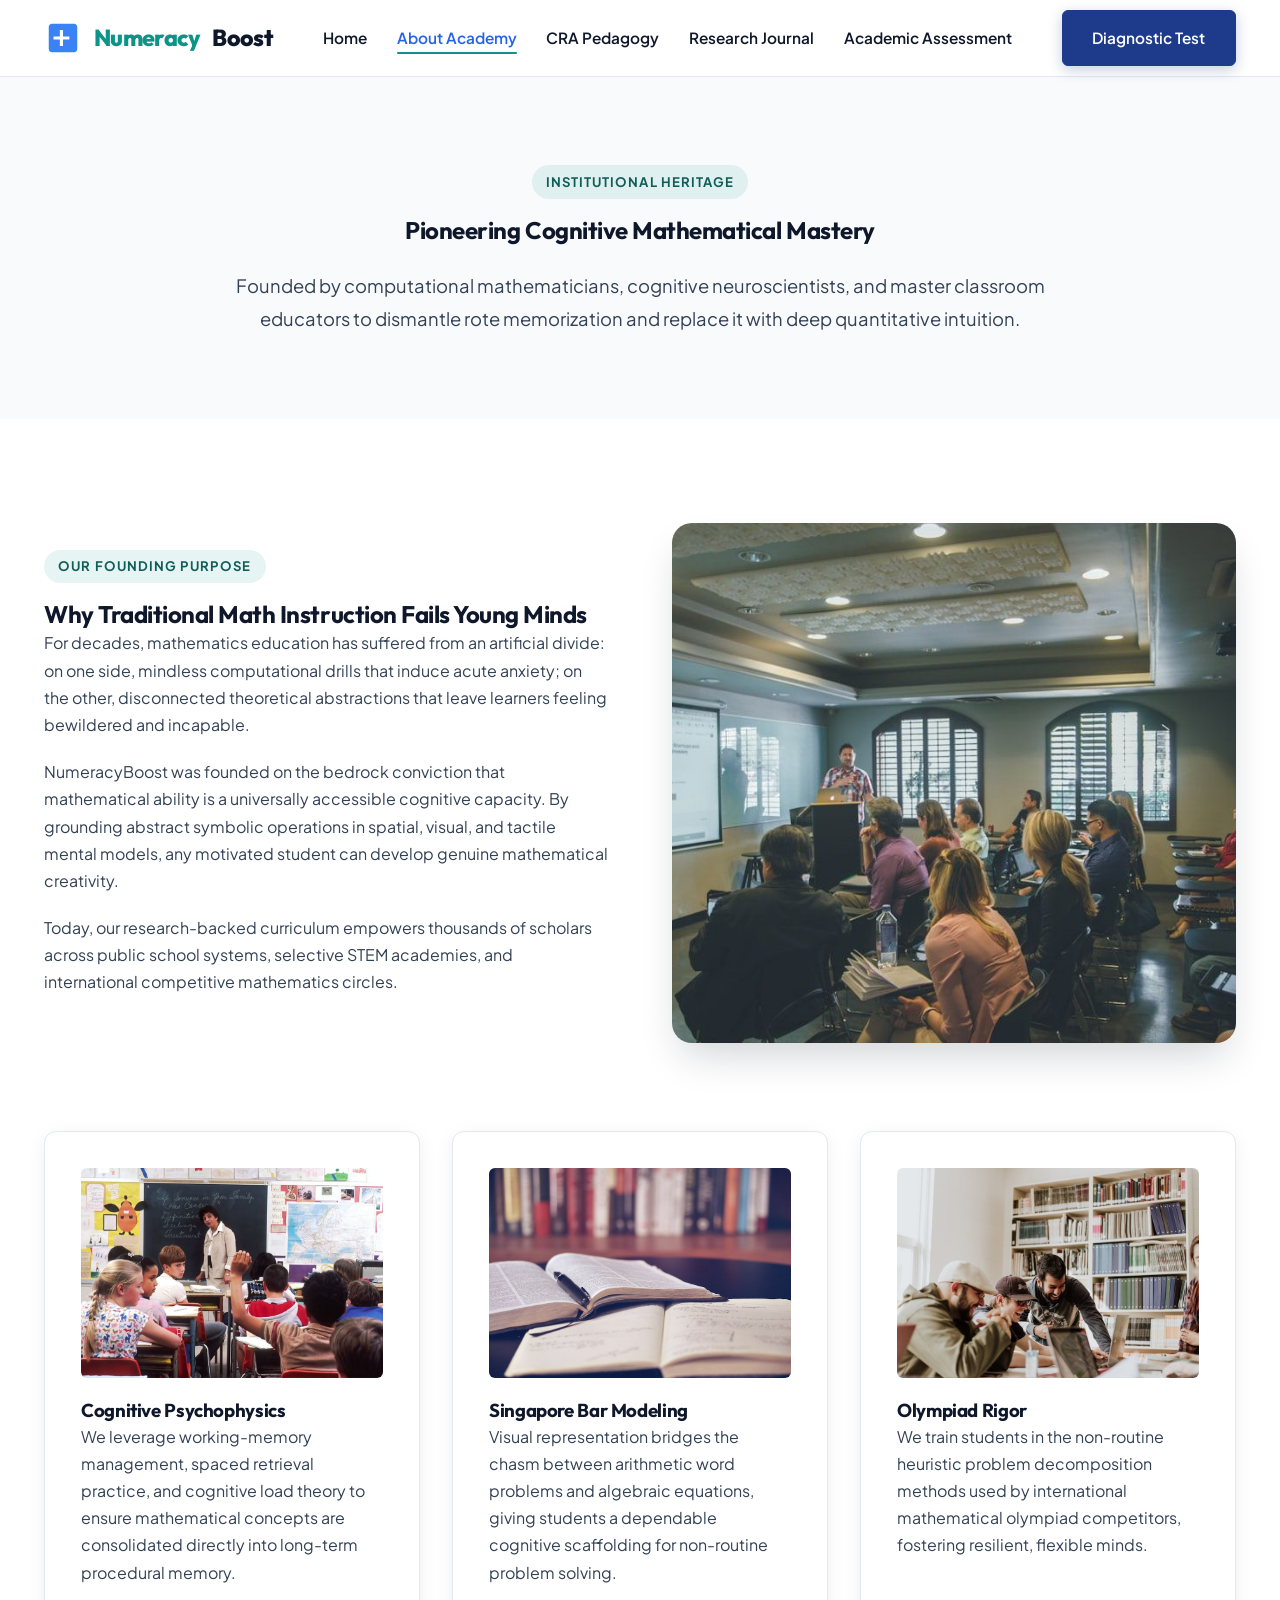
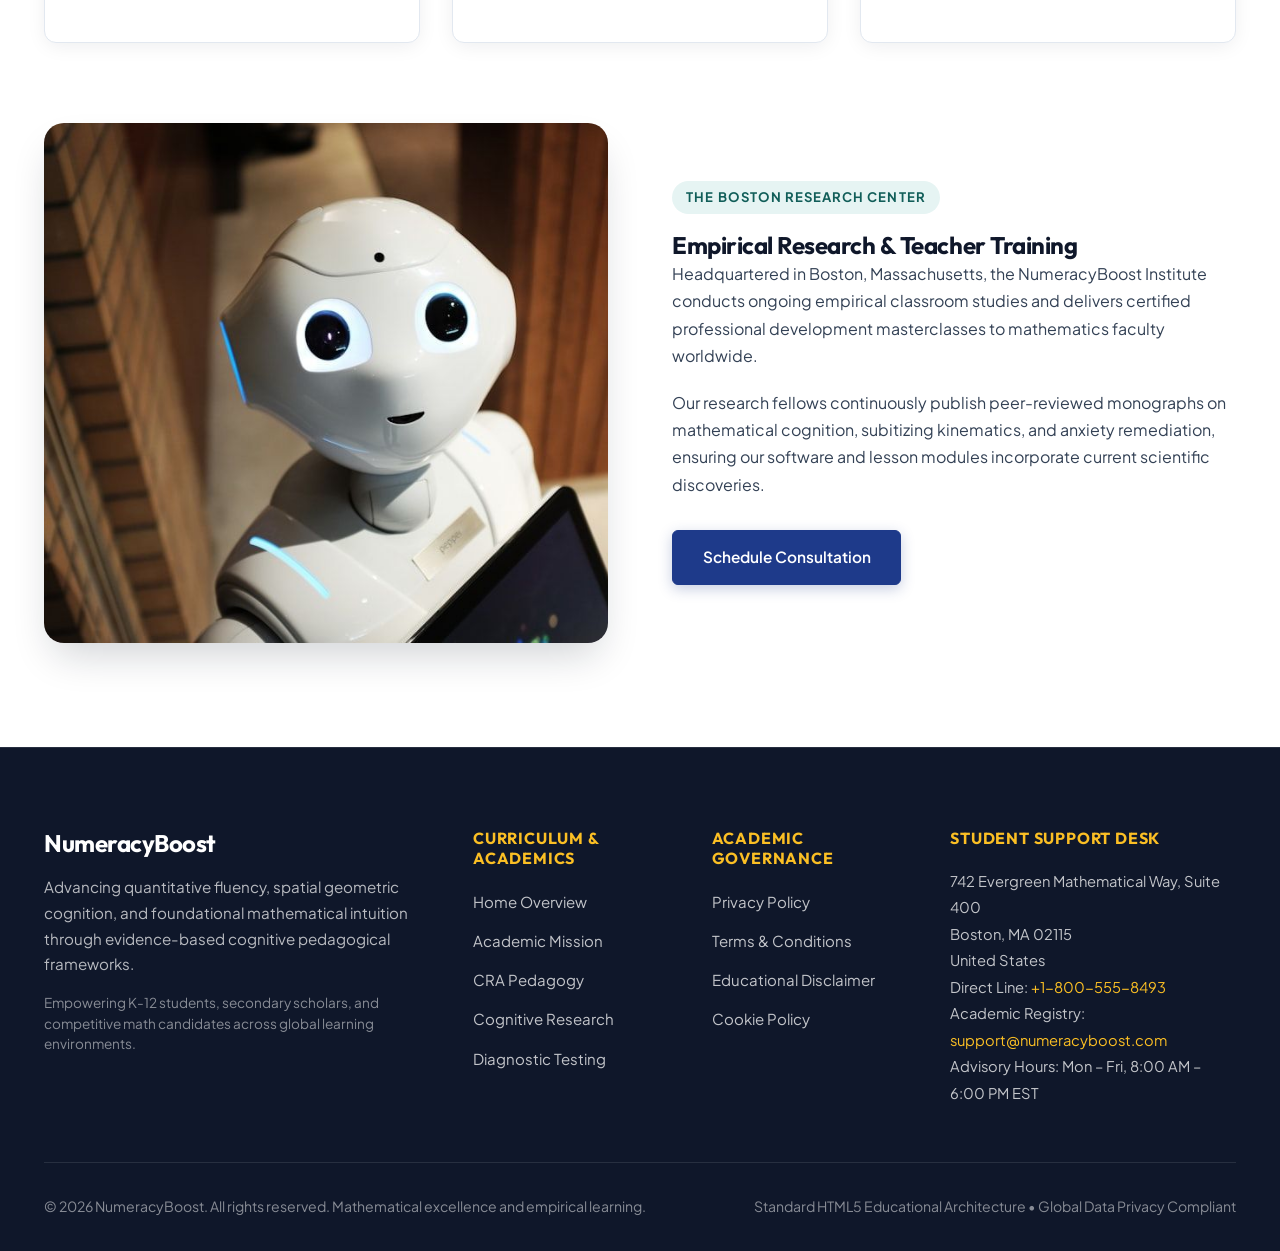
==== about.html @ b66be979 "Add files via upload" ====
<!DOCTYPE html>
<html lang="en">
<head>
  <meta charset="UTF-8">
  <meta name="viewport" content="width=device-width, initial-scale=1.0">
  <title>About Our Academic Mission | NumeracyBoost Academy</title>
  <meta name="description" content="Discover the origins, empirical pedagogical philosophy, and academic faculty behind NumeracyBoost. Advancing cognitive mathematics education worldwide.">
  <link rel="canonical" href="https://numeracyboost.com/about.html">

  <!-- Google tag (gtag.js) -->
  <script async src="https://www.googletagmanager.com/gtag/js?id=G-0LY0HY7L01"></script>
  <script>
    window.dataLayer = window.dataLayer || [];
    function gtag(){dataLayer.push(arguments);}
    gtag('js', new Date());
    gtag('config', 'G-0LY0HY7L01');
  </script>

  <!-- Typography -->
  <link rel="preconnect" href="https://fonts.googleapis.com">
  <link rel="preconnect" href="https://fonts.gstatic.com" crossorigin>
  <link href="https://fonts.googleapis.com/css2?family=Outfit:wght@500;600;700;800&family=Plus+Jakarta+Sans:ital,wght@0,400;0,500;0,600;0,700;1,400&family=JetBrains+Mono:wght@400;500&display=swap" rel="stylesheet">

  <!-- Stylesheet -->
  <link rel="stylesheet" href="assets/css/style.css">
</head>
<body>
  <!-- Header -->
  <header class="site-header">
    <div class="container header-inner">
      <a href="index.html" class="site-logo" aria-label="NumeracyBoost Home">
        <svg class="site-logo-icon" viewBox="0 0 24 24" fill="currentColor">
          <path d="M19 3H5c-1.1 0-2 .9-2 2v14c0 1.1.9 2 2 2h14c1.1 0 2-.9 2-2V5c0-1.1-.9-2-2-2zm-7 14h-2v-4H6v-2h4V7h2v4h4v2h-4v4z"/>
        </svg>
        <span>Numeracy</span>Boost
      </a>

      <nav class="nav-desktop" aria-label="Desktop Navigation">
        <ul class="nav-links-list">
          <li><a href="index.html" class="nav-link ">Home</a></li>
          <li><a href="about.html" class="nav-link active">About Academy</a></li>
          <li><a href="index.html#learning-framework" class="nav-link">CRA Pedagogy</a></li>
          <li><a href="blog.html" class="nav-link ">Research Journal</a></li>
          <li><a href="contact.html" class="nav-link ">Academic Assessment</a></li>
          <li class="nav-item-policy"><a href="privacy-policy.html" class="nav-link">Privacy Policy</a></li>
          <li class="nav-item-policy"><a href="terms-and-conditions.html" class="nav-link">Terms & Conditions</a></li>
          <li class="nav-item-policy"><a href="disclaimer.html" class="nav-link">Disclaimer</a></li>
          <li class="nav-item-policy"><a href="cookie-policy.html" class="nav-link">Cookie Policy</a></li>
        </ul>
      </nav>

      <div class="header-cta-group">
        <a href="contact.html" class="btn btn-primary">Diagnostic Test</a>
        <button class="mobile-toggle-btn" aria-label="Toggle Mobile Menu">
          <svg width="24" height="24" viewBox="0 0 24 24" fill="none" stroke="currentColor" stroke-width="2"><path d="M3 12h18M3 6h18M3 18h18"/></svg>
        </button>
      </div>
    </div>
  </header>

  <!-- Mobile Drawer -->
  <div class="drawer-overlay"></div>
  <div class="mobile-drawer">
    <button class="drawer-close-btn" aria-label="Close Menu">&times;</button>
    <ul class="drawer-links">
      <li><a href="index.html" class="drawer-link">Home</a></li>
      <li><a href="about.html" class="drawer-link">About Academy</a></li>
      <li><a href="index.html#learning-framework" class="drawer-link">CRA Pedagogy</a></li>
      <li><a href="blog.html" class="drawer-link">Research Journal</a></li>
      <li><a href="contact.html" class="drawer-link">Academic Assessment</a></li>
      <li><a href="privacy-policy.html" class="drawer-link">Privacy Policy</a></li>
      <li><a href="terms-and-conditions.html" class="drawer-link">Terms & Conditions</a></li>
      <li><a href="disclaimer.html" class="drawer-link">Disclaimer</a></li>
      <li><a href="cookie-policy.html" class="drawer-link">Cookie Policy</a></li>
    </ul>
  </div>

  <main>
    <section class="section" style="background-color: var(--bg-secondary); padding: 5.5rem 1.5rem 4rem;">
      <div class="container" style="max-width: 860px; text-align: center;">
        <span class="section-tag">Institutional Heritage</span>
        <h1 style="margin-bottom: 1.5rem;">Pioneering Cognitive Mathematical Mastery</h1>
        <p class="section-desc">Founded by computational mathematicians, cognitive neuroscientists, and master classroom educators to dismantle rote memorization and replace it with deep quantitative intuition.</p>
      </div>
    </section>

    <section class="section">
      <div class="container">
        <div class="grid-2" style="align-items: center; gap: 4rem; margin-bottom: 5.5rem;">
          <div>
            <span class="section-tag">Our Founding Purpose</span>
            <h2>Why Traditional Math Instruction Fails Young Minds</h2>
            <p>For decades, mathematics education has suffered from an artificial divide: on one side, mindless computational drills that induce acute anxiety; on the other, disconnected theoretical abstractions that leave learners feeling bewildered and incapable.</p>
            <p>NumeracyBoost was founded on the bedrock conviction that mathematical ability is a universally accessible cognitive capacity. By grounding abstract symbolic operations in spatial, visual, and tactile mental models, any motivated student can develop genuine mathematical creativity.</p>
            <p>Today, our research-backed curriculum empowers thousands of scholars across public school systems, selective STEM academies, and international competitive mathematics circles.</p>
          </div>
          <div class="hero-image-wrapper">
            <img src="assets/images/student_mentor_desk.jpg" alt="Educator mentoring student through complex mathematical reasoning" width="560" height="440" loading="lazy">
          </div>
        </div>

        <div class="grid-3" style="margin-bottom: 5rem;">
          <div class="edu-card">
            <div class="card-media-wrap">
              <img src="assets/images/classroom_collaboration.jpg" alt="Students exploring tactile geometric representations" width="400" height="220" loading="lazy">
            </div>
            <h3>Cognitive Psychophysics</h3>
            <p>We leverage working-memory management, spaced retrieval practice, and cognitive load theory to ensure mathematical concepts are consolidated directly into long-term procedural memory.</p>
          </div>

          <div class="edu-card">
            <div class="card-media-wrap">
              <img src="assets/images/algebra_study_notes.jpg" alt="Systematic problem-solving schematics and algebraic notes" width="400" height="220" loading="lazy">
            </div>
            <h3>Singapore Bar Modeling</h3>
            <p>Visual representation bridges the chasm between arithmetic word problems and algebraic equations, giving students a dependable cognitive scaffolding for non-routine problem solving.</p>
          </div>

          <div class="edu-card">
            <div class="card-media-wrap">
              <img src="assets/images/olympiad_math_competition.jpg" alt="High-level mathematical analysis and proof verification" width="400" height="220" loading="lazy">
            </div>
            <h3>Olympiad Rigor</h3>
            <p>We train students in the non-routine heuristic problem decomposition methods used by international mathematical olympiad competitors, fostering resilient, flexible minds.</p>
          </div>
        </div>

        <div class="grid-2" style="align-items: center; gap: 4rem;">
          <div class="hero-image-wrapper">
            <img src="assets/images/stem_robotics_lab.jpg" alt="Advanced STEM mathematics lab where theory meets empirical computation" width="560" height="440" loading="lazy">
          </div>
          <div>
            <span class="section-tag">The Boston Research Center</span>
            <h2>Empirical Research & Teacher Training</h2>
            <p>Headquartered in Boston, Massachusetts, the NumeracyBoost Institute conducts ongoing empirical classroom studies and delivers certified professional development masterclasses to mathematics faculty worldwide.</p>
            <p>Our research fellows continuously publish peer-reviewed monographs on mathematical cognition, subitizing kinematics, and anxiety remediation, ensuring our software and lesson modules incorporate current scientific discoveries.</p>
            <div style="margin-top: 2rem;">
              <a href="contact.html" class="btn btn-primary">Schedule Consultation</a>
            </div>
          </div>
        </div>
      </div>
    </section>
  </main>
  <!-- Footer -->
  <footer class="site-footer">
    <div class="container">
      <div class="footer-grid">
        <div class="footer-brand">
          <h3>NumeracyBoost</h3>
          <p style="color:rgba(255,255,255,0.7); font-size:0.95rem; line-height:1.7; margin-bottom:1rem;">Advancing quantitative fluency, spatial geometric cognition, and foundational mathematical intuition through evidence-based cognitive pedagogical frameworks.</p>
          <div style="font-size:0.85rem; color:rgba(255,255,255,0.5); line-height:1.5;">Empowering K-12 students, secondary scholars, and competitive math candidates across global learning environments.</div>
        </div>

        <div class="footer-col">
          <h4>Curriculum & Academics</h4>
          <ul class="footer-links">
            <li><a href="index.html">Home Overview</a></li>
            <li><a href="about.html">Academic Mission</a></li>
            <li><a href="index.html#learning-framework">CRA Pedagogy</a></li>
            <li><a href="blog.html">Cognitive Research</a></li>
            <li><a href="contact.html">Diagnostic Testing</a></li>
          </ul>
        </div>

        <div class="footer-col">
          <h4>Academic Governance</h4>
          <ul class="footer-links">
            <li><a href="privacy-policy.html">Privacy Policy</a></li>
            <li><a href="terms-and-conditions.html">Terms & Conditions</a></li>
            <li><a href="disclaimer.html">Educational Disclaimer</a></li>
            <li><a href="cookie-policy.html">Cookie Policy</a></li>
          </ul>
        </div>

        <div class="footer-col">
          <h4>Student Support Desk</h4>
          <div class="footer-contact-info">
            <div>742 Evergreen Mathematical Way, Suite 400<br>Boston, MA 02115<br>United States</div>
            <div>Direct Line: <a href="tel:+18005558493" style="color:var(--accent-light);">+1-800-555-8493</a></div>
            <div>Academic Registry: <a href="mailto:support@numeracyboost.com" style="color:var(--accent-light);">support@numeracyboost.com</a></div>
            <div>Advisory Hours: Mon &ndash; Fri, 8:00 AM &ndash; 6:00 PM EST</div>
          </div>
        </div>
      </div>

      <div class="footer-bottom">
        <div>&copy; 2026 NumeracyBoost. All rights reserved. Mathematical excellence and empirical learning.</div>
        <div>Standard HTML5 Educational Architecture &bull; Global Data Privacy Compliant</div>
      </div>
    </div>
  </footer>
  <script src="assets/js/main.js"></script>

</body>
</html>
---- assets/css/style.css ----
/* ==========================================================================
   NUMERACYBOOST - PREMIUM EDUCATIONAL & MATHEMATICAL DESIGN SYSTEM
   ========================================================================== */

:root {
  --primary: #1E3A8A;
  --primary-dark: #0F172A;
  --primary-light: #3B82F6;
  --secondary: #0D9488;
  --secondary-dark: #115E59;
  --secondary-light: #14B8A6;
  --accent: #F59E0B;
  --accent-light: #FBBF24;
  --accent-dark: #D97706;
  --bg-primary: #FFFFFF;
  --bg-secondary: #F8FAFC;
  --bg-card: #FFFFFF;
  --bg-card-hover: #F1F5F9;
  --text-primary: #0F172A;
  --text-secondary: #334155;
  --text-muted: #64748B;
  --text-light: #FFFFFF;
  --border-color: #E2E8F0;
  --border-hover: #CBD5E1;
  --card-shadow: 0 4px 20px -2px rgba(15, 23, 42, 0.08);
  --card-shadow-hover: 0 12px 28px -4px rgba(15, 23, 42, 0.14);
  --nav-link-hover: #2563EB;
  --radius-sm: 6px;
  --radius-md: 12px;
  --radius-lg: 20px;
  --transition-smooth: 0.3s cubic-bezier(0.16, 1, 0.3, 1);
  --transition-fast: 0.15s ease;
  --font-heading: 'Outfit', -apple-system, BlinkMacSystemFont, 'Segoe UI', Roboto, sans-serif;
  --font-body: 'Plus Jakarta Sans', -apple-system, BlinkMacSystemFont, 'Segoe UI', Roboto, sans-serif;
  --font-mono: 'JetBrains Mono', 'Fira Code', Consolas, monospace;
}

/* Reset & Base */
*, *::before, *::after {
  box-sizing: border-box;
  margin: 0;
  padding: 0;
}

html {
  font-size: 16px;
  scroll-behavior: smooth;
  text-rendering: optimizeLegibility;
  -webkit-font-smoothing: antialiased;
}

body {
  font-family: var(--font-body);
  color: var(--text-primary);
  background-color: var(--bg-primary);
  line-height: 1.7;
  overflow-x: hidden;
}

h1, h2, h3, h4, h5, h6 {
  font-family: var(--font-heading);
  color: var(--primary-dark);
  line-height: 1.25;
  font-weight: 700;
  letter-spacing: -0.02em;
}

p {
  margin-bottom: 1.25rem;
  color: var(--text-secondary);
}

a {
  color: var(--primary-light);
  text-decoration: none;
  transition: color var(--transition-fast);
}

a:hover {
  color: var(--nav-link-hover);
}

img {
  max-width: 100%;
  height: auto;
  display: block;
}

/* Container */
.container {
  width: 100%;
  max-width: 1240px;
  margin-left: auto;
  margin-right: auto;
  padding-left: 1.5rem;
  padding-right: 1.5rem;
}

/* Header & Navigation */
.site-header {
  position: sticky;
  top: 0;
  z-index: 1000;
  background-color: rgba(255, 255, 255, 0.95);
  backdrop-filter: blur(12px);
  -webkit-backdrop-filter: blur(12px);
  border-bottom: 1px solid var(--border-color);
  transition: all var(--transition-fast);
}

.header-inner {
  display: flex;
  align-items: center;
  justify-content: space-between;
  height: 76px;
}

.site-logo {
  display: flex;
  align-items: center;
  gap: 0.75rem;
  font-family: var(--font-heading);
  font-size: 1.45rem;
  font-weight: 800;
  color: var(--primary-dark);
  letter-spacing: -0.03em;
  text-decoration: none;
}

.site-logo-icon {
  width: 38px;
  height: 38px;
  fill: var(--primary-light);
}

.site-logo span {
  color: var(--secondary);
}

.nav-desktop {
  display: flex;
  align-items: center;
  gap: 2rem;
}

.nav-links-list {
  display: flex;
  align-items: center;
  gap: 1.85rem;
  list-style: none;
}

.nav-link {
  font-size: 0.96rem;
  font-weight: 600;
  color: var(--text-primary);
  transition: color var(--transition-fast);
  position: relative;
  padding: 0.4rem 0;
}

.nav-link:hover, .nav-link.active {
  color: var(--nav-link-hover);
}

.nav-link.active::after {
  content: '';
  position: absolute;
  bottom: 0;
  left: 0;
  right: 0;
  height: 2px;
  background-color: var(--secondary);
  border-radius: 2px;
}

/* Policy links strictly hidden on desktop */
@media (min-width: 1141px) {
  .nav-item-policy {
    display: none !important;
  }
}

.header-cta-group {
  display: flex;
  align-items: center;
  gap: 1.25rem;
}

/* Button System */
.btn {
  display: inline-flex;
  align-items: center;
  justify-content: center;
  gap: 0.5rem;
  padding: 0.85rem 1.85rem;
  font-size: 0.96rem;
  font-weight: 600;
  border-radius: var(--radius-sm);
  text-decoration: none;
  transition: all var(--transition-smooth);
  cursor: pointer;
  border: 1px solid transparent;
  font-family: var(--font-body);
}

.btn-primary {
  background-color: var(--primary);
  color: var(--text-light);
  border-color: var(--primary);
  box-shadow: 0 4px 14px rgba(30, 58, 138, 0.25);
}

.btn-primary:hover {
  background-color: var(--primary-dark);
  color: var(--text-light);
  transform: translateY(-2px);
  box-shadow: 0 6px 20px rgba(30, 58, 138, 0.35);
}

.btn-secondary {
  background-color: transparent;
  color: var(--primary-dark);
  border-color: var(--border-color);
}

.btn-secondary:hover {
  background-color: var(--bg-secondary);
  border-color: var(--primary-light);
  color: var(--primary);
  transform: translateY(-2px);
}

.btn-accent {
  background-color: var(--secondary);
  color: var(--text-light);
  border-color: var(--secondary);
}

.btn-accent:hover {
  background-color: var(--secondary-dark);
  color: var(--text-light);
  transform: translateY(-2px);
}

/* Mobile Toggle */
.mobile-toggle-btn {
  display: none;
  background: none;
  border: none;
  cursor: pointer;
  padding: 0.5rem;
  color: var(--text-primary);
}

@media (max-width: 1140px) {
  .nav-desktop {
    display: none;
  }
  .mobile-toggle-btn {
    display: block;
  }
}

.mobile-drawer {
  position: fixed;
  top: 0;
  right: -100%;
  width: 100%;
  max-width: 360px;
  height: 100vh;
  background-color: var(--bg-primary);
  box-shadow: -4px 0 24px rgba(0, 0, 0, 0.15);
  z-index: 1050;
  transition: right var(--transition-smooth);
  padding: 2.5rem 2rem;
  display: flex;
  flex-direction: column;
  overflow-y: auto;
}

.mobile-drawer.open {
  right: 0;
}

.drawer-overlay {
  position: fixed;
  inset: 0;
  background: rgba(15, 23, 42, 0.4);
  backdrop-filter: blur(4px);
  z-index: 1040;
  opacity: 0;
  pointer-events: none;
  transition: opacity var(--transition-smooth);
}

.drawer-overlay.active {
  opacity: 1;
  pointer-events: auto;
}

.drawer-close-btn {
  align-self: flex-end;
  background: none;
  border: none;
  font-size: 1.5rem;
  cursor: pointer;
  color: var(--text-secondary);
  margin-bottom: 2rem;
}

.drawer-links {
  list-style: none;
  display: flex;
  flex-direction: column;
  gap: 1.25rem;
}

.drawer-link {
  font-size: 1.1rem;
  font-weight: 600;
  color: var(--text-primary);
}

/* Section Common */
.section {
  padding: 6.5rem 0;
}

.section-tag {
  display: inline-block;
  padding: 0.35rem 0.9rem;
  background-color: rgba(13, 148, 136, 0.1);
  color: var(--secondary-dark);
  font-weight: 700;
  font-size: 0.82rem;
  text-transform: uppercase;
  letter-spacing: 0.08em;
  border-radius: 50px;
  margin-bottom: 1rem;
}

.section-title-wrap {
  text-align: center;
  max-width: 780px;
  margin: 0 auto 4rem auto;
}

.section-title-wrap h2 {
  font-size: clamp(2rem, 3.5vw, 2.8rem);
  margin-bottom: 1rem;
}

.section-desc {
  font-size: 1.15rem;
  color: var(--text-secondary);
  line-height: 1.8;
}

/* Hero Section */
.hero-section {
  padding: 5.5rem 0 6.5rem;
  background: linear-gradient(135deg, #FFFFFF 0%, #F1F5F9 50%, #E2E8F0 100%);
  position: relative;
  overflow: hidden;
}

.hero-grid {
  display: grid;
  grid-template-columns: 1.1fr 0.9fr;
  gap: 4rem;
  align-items: center;
}

.hero-content h1 {
  font-size: clamp(2.5rem, 4.5vw, 3.8rem);
  line-height: 1.15;
  margin-bottom: 1.5rem;
  color: var(--primary-dark);
}

.hero-lead {
  font-size: 1.2rem;
  color: var(--text-secondary);
  margin-bottom: 2.25rem;
  line-height: 1.8;
}

.hero-cta-group {
  display: flex;
  gap: 1.25rem;
  flex-wrap: wrap;
  margin-bottom: 3rem;
}

.hero-stats {
  display: grid;
  grid-template-columns: repeat(3, 1fr);
  gap: 2rem;
  padding-top: 2rem;
  border-top: 1px solid var(--border-color);
}

.hero-stat-number {
  font-size: 2.2rem;
  font-weight: 800;
  color: var(--primary);
  font-family: var(--font-heading);
}

.hero-stat-label {
  font-size: 0.88rem;
  color: var(--text-muted);
  font-weight: 600;
}

.hero-image-wrapper {
  position: relative;
  border-radius: var(--radius-lg);
  overflow: hidden;
  box-shadow: 0 20px 40px -10px rgba(15, 23, 42, 0.2);
}

.hero-image-wrapper img {
  width: 100%;
  height: 520px;
  object-fit: cover;
}

.hero-floating-badge {
  position: absolute;
  bottom: 1.5rem;
  left: 1.5rem;
  right: 1.5rem;
  background: rgba(255, 255, 255, 0.95);
  backdrop-filter: blur(10px);
  padding: 1.25rem 1.5rem;
  border-radius: var(--radius-md);
  border: 1px solid var(--border-color);
  box-shadow: var(--card-shadow);
}

/* Grids */
.grid-2 {
  display: grid;
  grid-template-columns: repeat(2, 1fr);
  gap: 2.5rem;
}

.grid-3 {
  display: grid;
  grid-template-columns: repeat(3, 1fr);
  gap: 2rem;
}

.grid-4 {
  display: grid;
  grid-template-columns: repeat(4, 1fr);
  gap: 1.75rem;
}

/* Cards & Media */
.edu-card {
  background-color: var(--bg-card);
  border: 1px solid var(--border-color);
  border-radius: var(--radius-md);
  padding: 2.25rem;
  box-shadow: var(--card-shadow);
  transition: all var(--transition-smooth);
}

.edu-card:hover {
  transform: translateY(-5px);
  box-shadow: var(--card-shadow-hover);
  border-color: var(--primary-light);
}

.card-media-wrap {
  width: 100%;
  height: 210px;
  border-radius: var(--radius-sm);
  overflow: hidden;
  margin-bottom: 1.35rem;
  background-color: var(--bg-secondary);
}

.card-media-wrap img {
  width: 100%;
  height: 100%;
  object-fit: cover;
  transition: transform 0.5s ease;
}

.edu-card:hover .card-media-wrap img {
  transform: scale(1.05);
}

.edu-icon {
  width: 52px;
  height: 52px;
  border-radius: 12px;
  background: rgba(30, 58, 138, 0.08);
  display: flex;
  align-items: center;
  justify-content: center;
  margin-bottom: 1.25rem;
  color: var(--primary);
  font-size: 1.5rem;
}

/* Tables */
.edu-table-wrapper {
  overflow-x: auto;
  margin: 2.5rem 0;
  border-radius: var(--radius-md);
  border: 1px solid var(--border-color);
  box-shadow: var(--card-shadow);
}

.edu-table {
  width: 100%;
  border-collapse: collapse;
  text-align: left;
  background: var(--bg-card);
}

.edu-table th {
  background-color: var(--primary-dark);
  color: var(--text-light);
  padding: 1.25rem 1.5rem;
  font-weight: 600;
  font-size: 0.95rem;
}

.edu-table td {
  padding: 1.15rem 1.5rem;
  border-bottom: 1px solid var(--border-color);
  color: var(--text-secondary);
  font-size: 0.92rem;
}

.edu-table tr:nth-child(even) {
  background-color: var(--bg-secondary);
}

.edu-table tr:hover {
  background-color: var(--bg-card-hover);
}

/* Blog & Article */
.blog-header {
  padding: 5rem 0 3rem;
  background-color: var(--bg-secondary);
  border-bottom: 1px solid var(--border-color);
  text-align: center;
}

.blog-meta-bar {
  display: flex;
  align-items: center;
  justify-content: center;
  gap: 1rem;
  font-size: 0.9rem;
  color: var(--text-muted);
  margin-top: 1rem;
  flex-wrap: wrap;
}

.blog-hero-image {
  margin: 3rem auto;
  max-width: 1040px;
  border-radius: var(--radius-lg);
  overflow: hidden;
  box-shadow: var(--card-shadow);
}

.blog-hero-image img {
  width: 100%;
  height: 480px;
  object-fit: cover;
}

.article-body {
  max-width: 860px;
  margin: 0 auto 5rem;
  font-size: 1.12rem;
  line-height: 1.9;
  color: var(--text-secondary);
}

.article-body h2 {
  font-size: 1.85rem;
  margin: 3rem 0 1.25rem;
  color: var(--primary-dark);
}

.article-body h3 {
  font-size: 1.4rem;
  margin: 2rem 0 1rem;
  color: var(--primary);
}

.article-body p {
  margin-bottom: 1.6rem;
}

.article-body ul, .article-body ol {
  margin: 1.5rem 0 2rem 1.75rem;
}

.article-body li {
  margin-bottom: 0.75rem;
}

.article-callout {
  border-left: 4px solid var(--secondary);
  background: rgba(13, 148, 136, 0.05);
  padding: 1.5rem 1.75rem;
  margin: 2.5rem 0;
  border-radius: 0 var(--radius-sm) var(--radius-sm) 0;
  font-style: italic;
  font-size: 1.15rem;
}

/* Inline Figures */
.blog-inline-figure {
  margin: 2.75rem 0;
  border-radius: var(--radius-md);
  overflow: hidden;
  background-color: var(--bg-card);
  border: 1px solid var(--border-color);
  box-shadow: var(--card-shadow);
}

.blog-inline-img {
  width: 100%;
  max-height: 460px;
  object-fit: cover;
  display: block;
}

.blog-inline-caption {
  padding: 0.85rem 1.25rem;
  font-size: 0.88rem;
  color: var(--text-muted);
  font-style: italic;
  background-color: var(--bg-secondary);
  border-top: 1px solid var(--border-color);
}

/* Policy Pages */
.policy-hero {
  padding: 4.5rem 0 3rem;
  background-color: var(--bg-secondary);
  border-bottom: 1px solid var(--border-color);
  text-align: center;
}

.policy-container {
  max-width: 900px;
  margin: 4rem auto;
  padding: 3rem;
  background: var(--bg-card);
  border: 1px solid var(--border-color);
  border-radius: var(--radius-md);
  box-shadow: var(--card-shadow);
}

.policy-container h2 {
  font-size: 1.55rem;
  margin: 2.5rem 0 1rem;
  color: var(--primary-dark);
}

.policy-container p {
  margin-bottom: 1.6rem;
  line-height: 1.85;
}

/* Compliance Card */
.compliance-card {
  margin-top: 3.5rem;
  padding: 2rem;
  background: var(--bg-secondary);
  border-left: 4px solid var(--primary);
  border-radius: var(--radius-sm);
}

.compliance-card h3 {
  font-size: 1.25rem;
  margin-bottom: 0.5rem;
}

/* FAQ Accordion */
.faq-item {
  border-bottom: 1px solid var(--border-color);
  padding: 1.5rem 0;
}

.faq-question {
  display: flex;
  justify-content: space-between;
  align-items: center;
  cursor: pointer;
  font-family: var(--font-heading);
  font-size: 1.15rem;
  font-weight: 700;
  color: var(--primary-dark);
}

.faq-answer {
  display: none;
  padding-top: 1rem;
  color: var(--text-secondary);
  line-height: 1.8;
}

.faq-item.active .faq-answer {
  display: block;
}

/* Footer */
.site-footer {
  background-color: var(--primary-dark);
  color: var(--text-light);
  padding: 5rem 0 2rem;
  border-top: 1px solid rgba(255, 255, 255, 0.1);
}

.footer-grid {
  display: grid;
  grid-template-columns: 2fr 1fr 1fr 1.5fr;
  gap: 3rem;
  margin-bottom: 3.5rem;
}

.footer-brand h3 {
  color: var(--text-light);
  font-size: 1.5rem;
  margin-bottom: 1rem;
}

.footer-col h4 {
  color: var(--accent-light);
  font-size: 1rem;
  text-transform: uppercase;
  letter-spacing: 0.05em;
  margin-bottom: 1.25rem;
}

.footer-links {
  list-style: none;
  display: flex;
  flex-direction: column;
  gap: 0.75rem;
}

.footer-links a {
  color: rgba(255, 255, 255, 0.75);
  transition: color var(--transition-fast);
  font-size: 0.94rem;
}

.footer-links a:hover {
  color: var(--accent);
}

.footer-contact-info {
  color: rgba(255, 255, 255, 0.75);
  font-size: 0.92rem;
  line-height: 1.8;
}

.footer-bottom {
  padding-top: 2rem;
  border-top: 1px solid rgba(255, 255, 255, 0.1);
  display: flex;
  justify-content: space-between;
  align-items: center;
  color: rgba(255, 255, 255, 0.5);
  font-size: 0.88rem;
  flex-wrap: wrap;
  gap: 1rem;
}

/* Form Styles */
.form-group {
  margin-bottom: 1.5rem;
}

.form-label {
  display: block;
  font-weight: 600;
  margin-bottom: 0.5rem;
  font-size: 0.92rem;
  color: var(--text-primary);
}

.form-input, .form-select, .form-textarea {
  width: 100%;
  padding: 0.85rem 1.15rem;
  border: 1px solid var(--border-color);
  border-radius: var(--radius-sm);
  background-color: var(--bg-primary);
  font-family: var(--font-body);
  font-size: 0.96rem;
  color: var(--text-primary);
  transition: border-color var(--transition-fast);
}

.form-input:focus, .form-select:focus, .form-textarea:focus {
  outline: none;
  border-color: var(--primary-light);
  box-shadow: 0 0 0 3px rgba(59, 130, 246, 0.15);
}

.form-alert {
  padding: 1rem;
  border-radius: var(--radius-sm);
  margin-bottom: 1.5rem;
  display: none;
}

.form-alert-success {
  background-color: #E8F5E9;
  color: #2E7D32;
  border: 1px solid #C8E6C9;
}

/* Responsive Breakpoints */
@media (max-width: 992px) {
  .hero-grid {
    grid-template-columns: 1fr;
    gap: 3rem;
  }
  .footer-grid {
    grid-template-columns: repeat(2, 1fr);
  }
  .grid-3, .grid-4 {
    grid-template-columns: repeat(2, 1fr);
  }
}

@media (max-width: 640px) {
  .grid-2, .grid-3, .grid-4, .footer-grid {
    grid-template-columns: 1fr;
  }
  .hero-stats {
    grid-template-columns: 1fr;
    gap: 1rem;
  }
  .policy-container {
    padding: 2rem 1.5rem;
  }
}
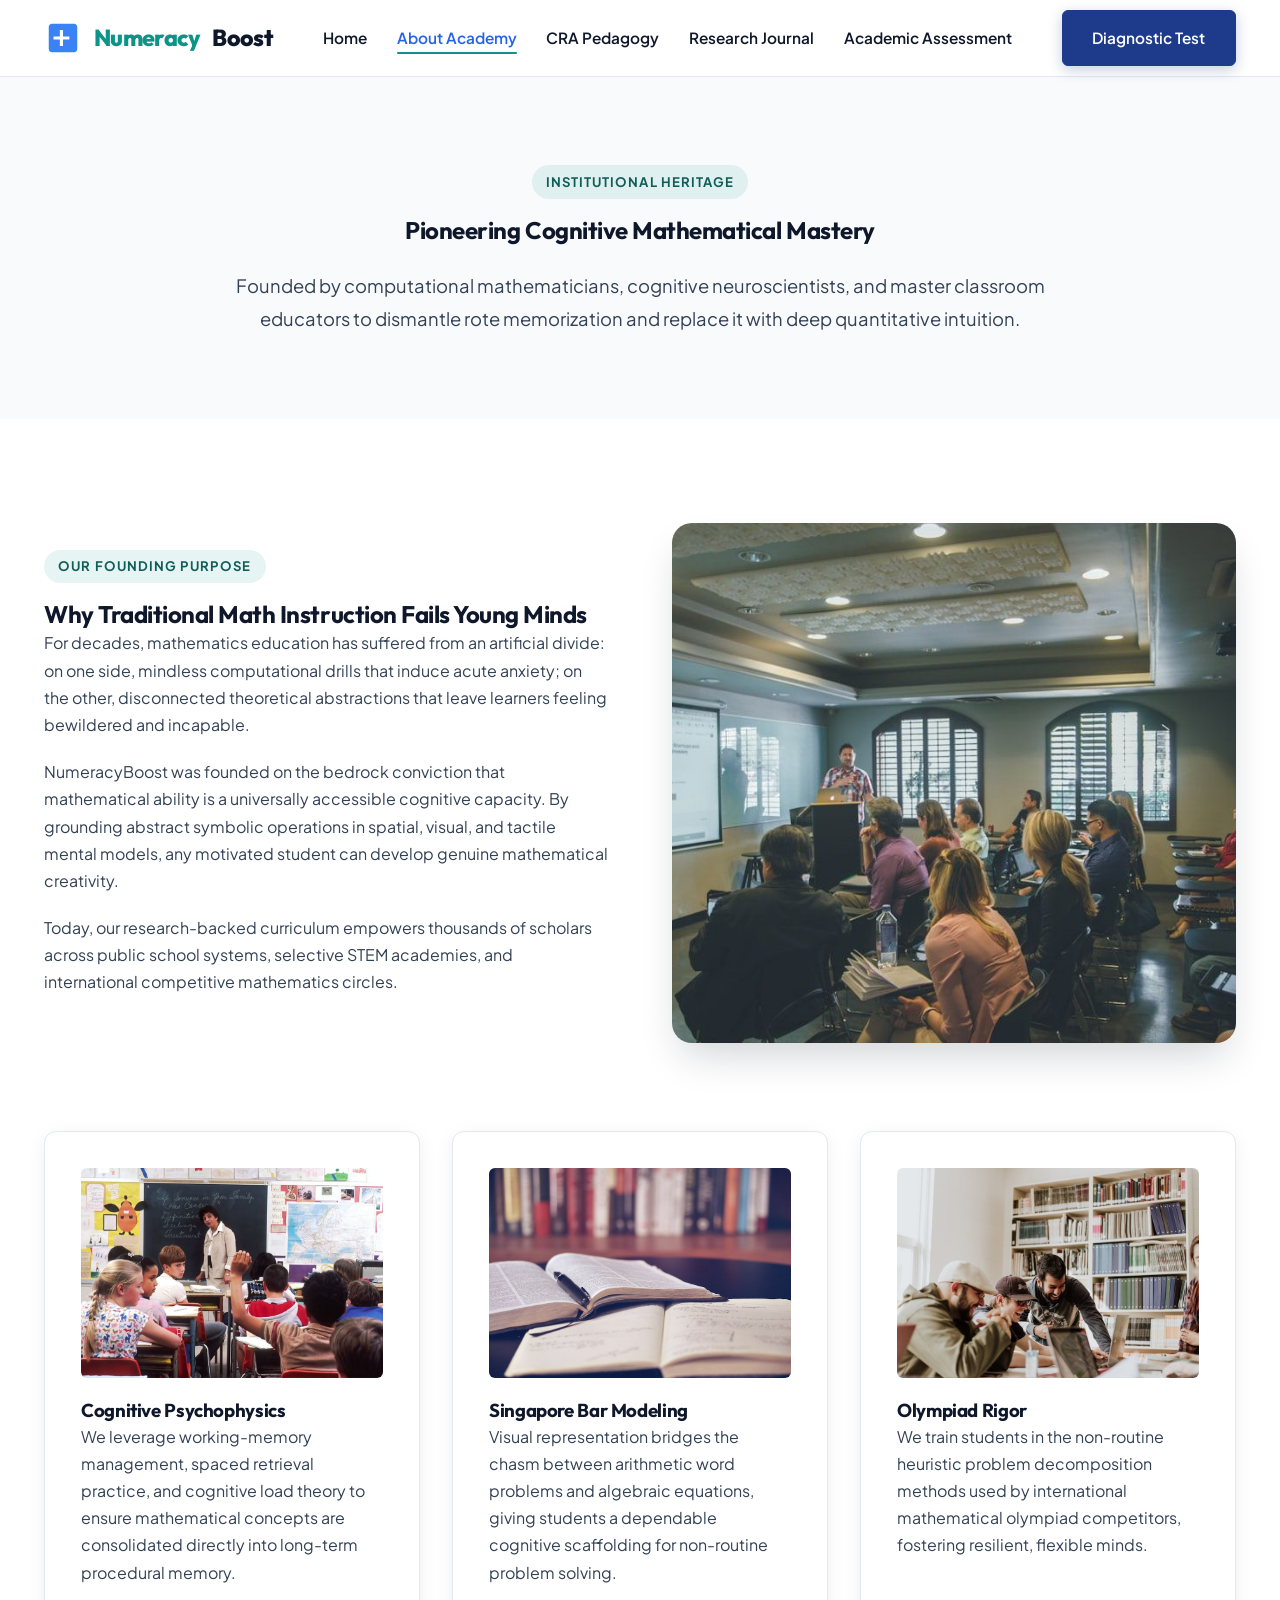
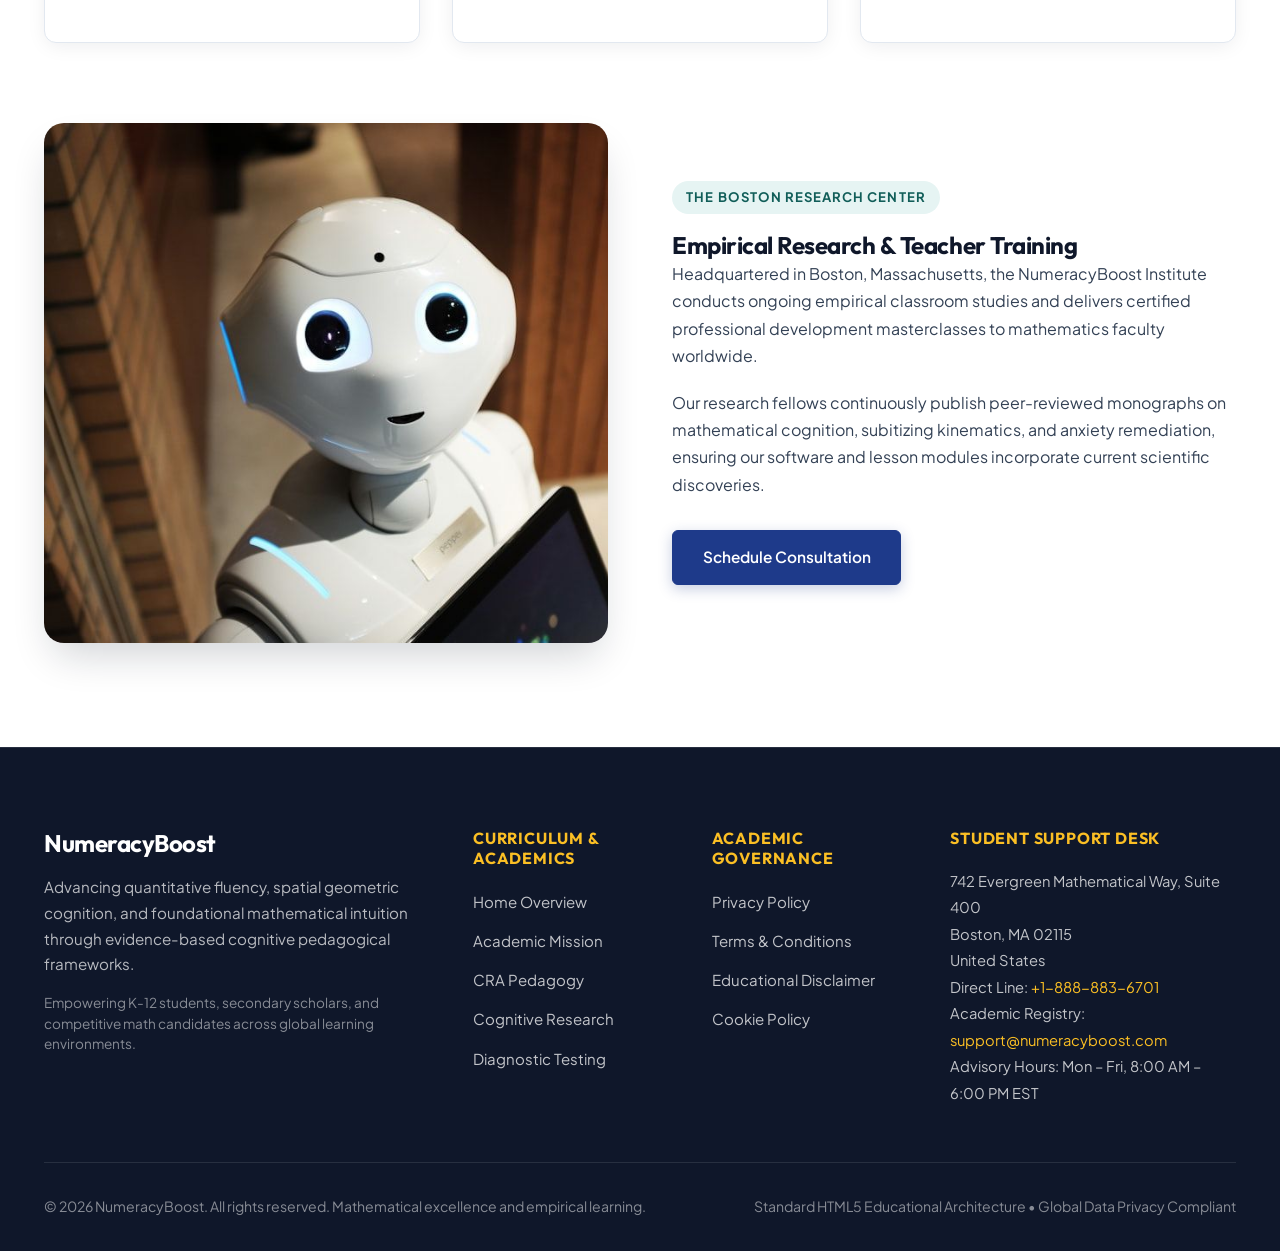
==== commit 8fbf229b: "setphone +1-888-883-6701" ====
--- a/about.html
+++ b/about.html
@@ -177,7 +177,7 @@
           <h4>Student Support Desk</h4>
           <div class="footer-contact-info">
             <div>742 Evergreen Mathematical Way, Suite 400<br>Boston, MA 02115<br>United States</div>
-            <div>Direct Line: <a href="tel:+18005558493" style="color:var(--accent-light);">+1-800-555-8493</a></div>
+            <div>Direct Line: <a href="tel:+18005558493" style="color:var(--accent-light);">+1-888-883-6701</a></div>
             <div>Academic Registry: <a href="mailto:support@numeracyboost.com" style="color:var(--accent-light);">support@numeracyboost.com</a></div>
             <div>Advisory Hours: Mon &ndash; Fri, 8:00 AM &ndash; 6:00 PM EST</div>
           </div>
